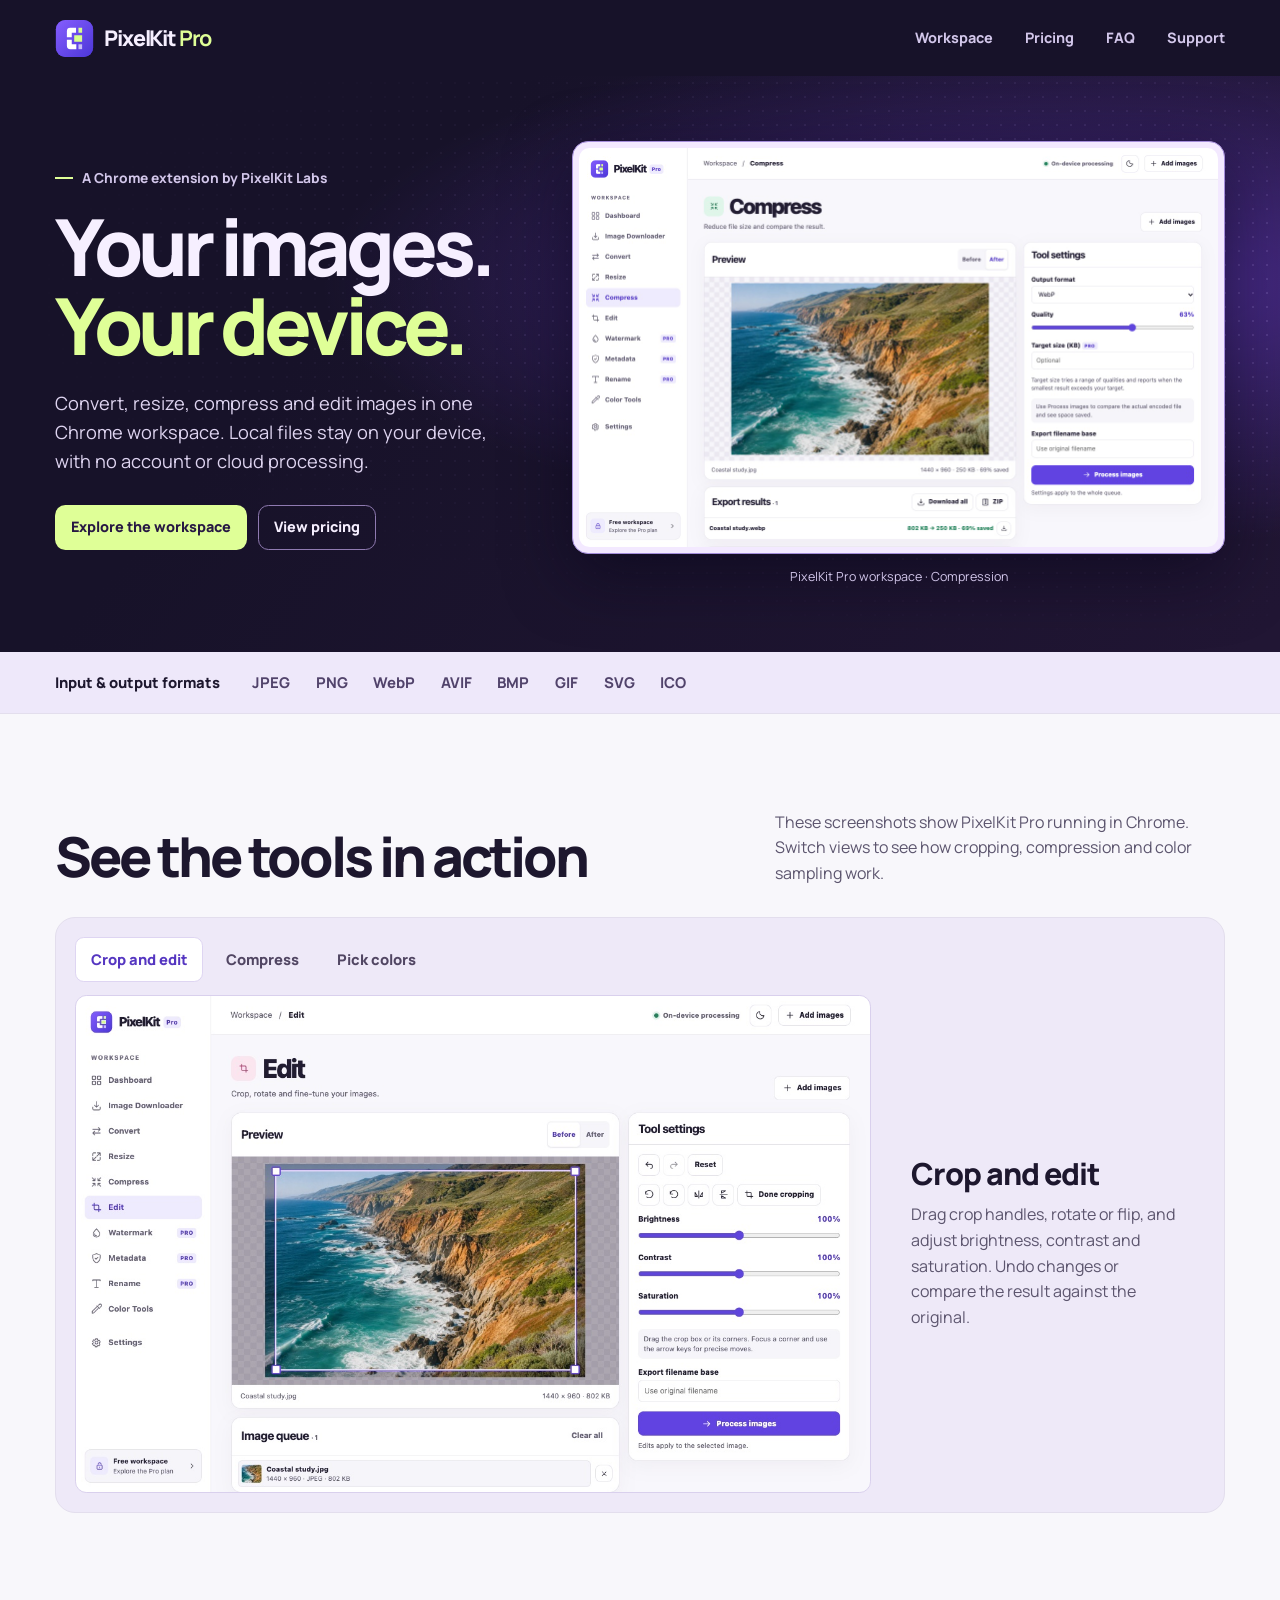
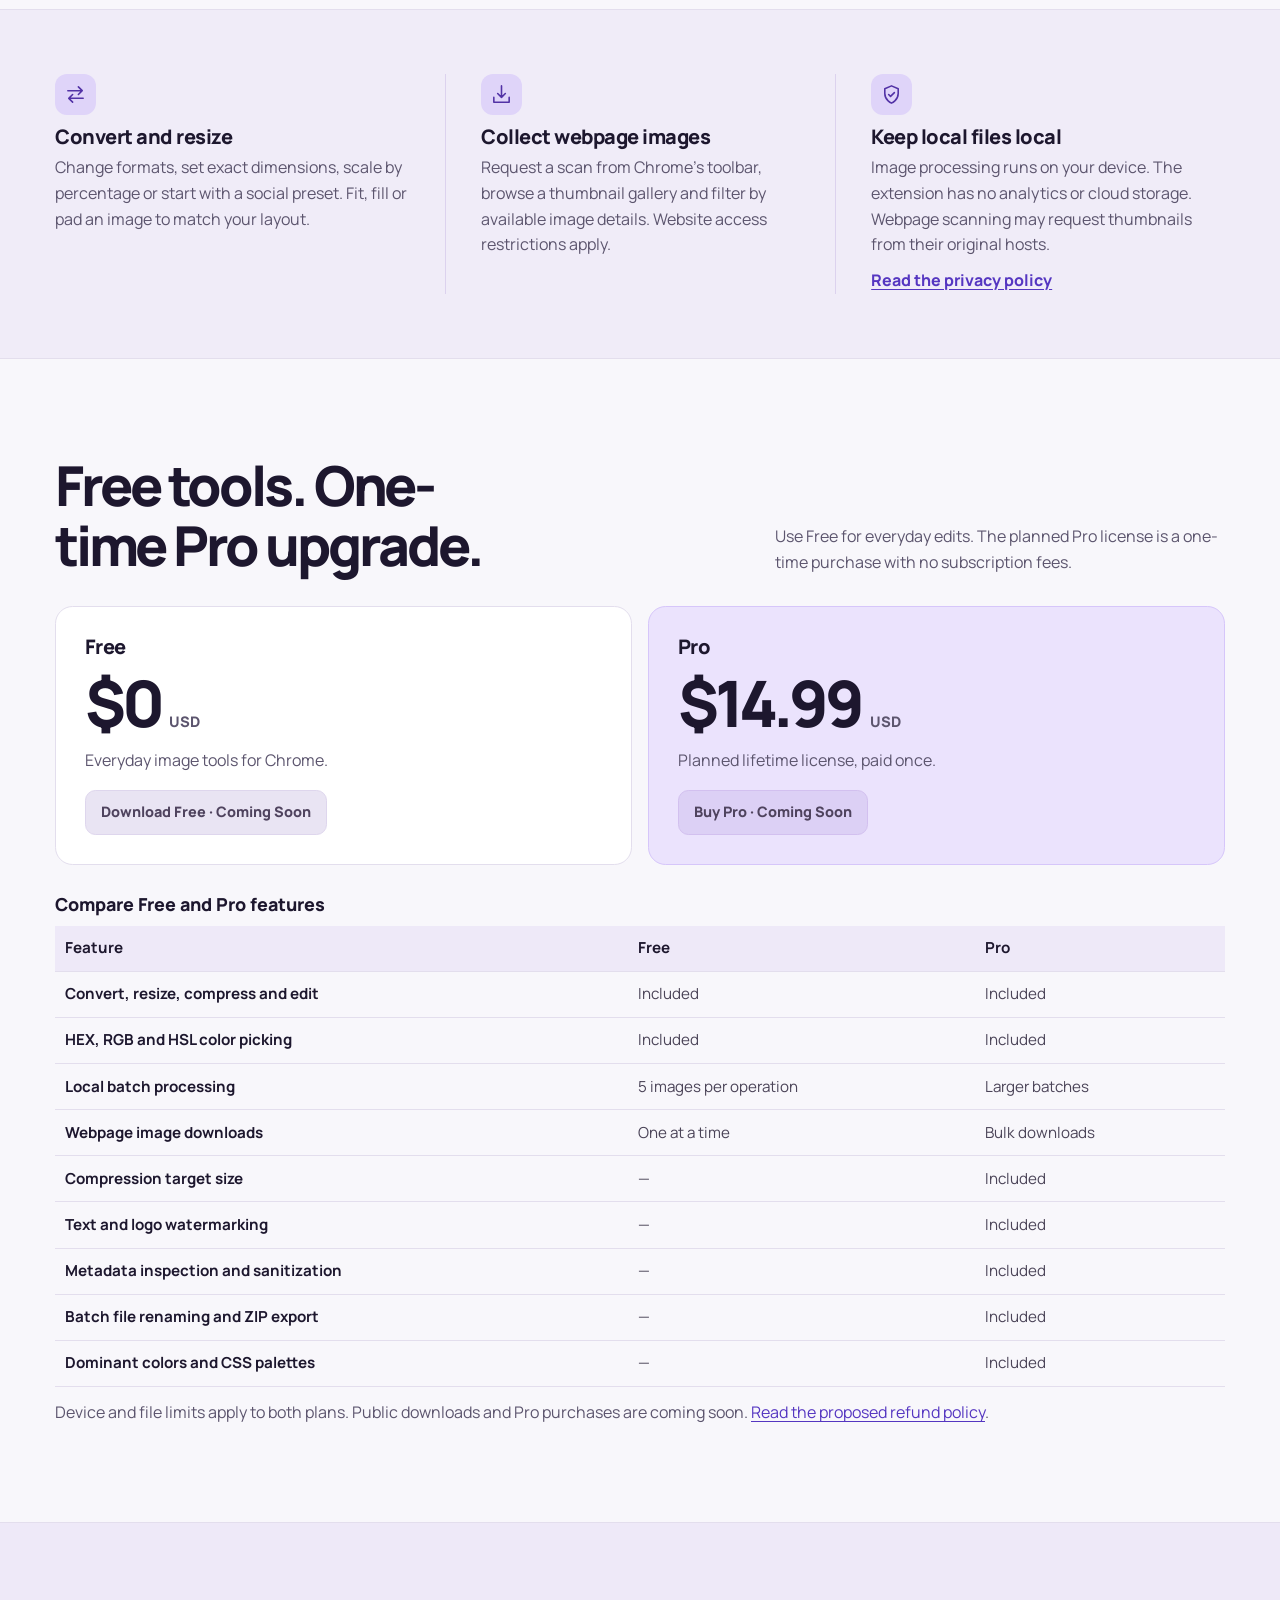
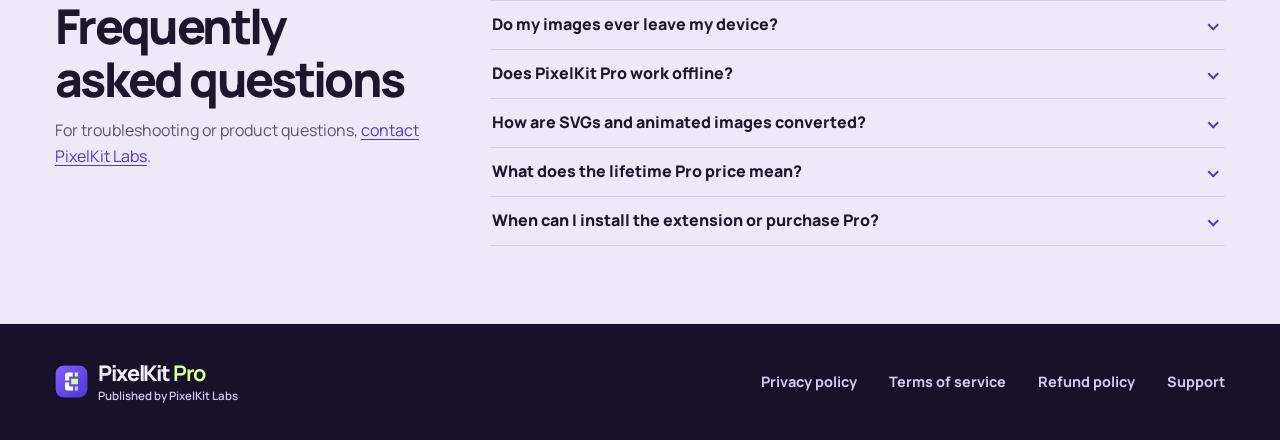
==== index.html @ 1435a907 "Publish PixelKit Pro product website" ====
<!doctype html>
<html lang="en">
<head>
  <meta charset="utf-8">
  <meta name="viewport" content="width=device-width,initial-scale=1">
  <title>PixelKit Pro | Private image tools for Chrome</title>
  <meta name="description" content="Convert, resize, compress and edit images in Chrome on your device. Explore PixelKit Pro by PixelKit Labs, with Free tools and a planned $14.99 lifetime upgrade.">
  <meta name="theme-color" content="#171229">
  <link rel="canonical" href="https://aavedisian00.github.io/pixelkit-website/">
  <meta property="og:type" content="website">
  <meta property="og:title" content="PixelKit Pro | Private image tools for Chrome">
  <meta property="og:description" content="An image workspace for Chrome that processes your files on your device.">
  <meta property="og:url" content="https://aavedisian00.github.io/pixelkit-website/">
  <meta property="og:image" content="https://aavedisian00.github.io/pixelkit-website/assets/social-preview.jpg">
  <meta property="og:image:alt" content="PixelKit Pro editing a coastal photograph in its Chrome workspace">
  <meta name="twitter:card" content="summary_large_image">
  <link rel="icon" type="image/png" sizes="32x32" href="assets/icon32.png">
  <link rel="preload" href="assets/manrope.woff2" as="font" type="font/woff2" crossorigin>
  <link rel="stylesheet" href="styles.css">
  <script src="site.js" defer></script>
</head>
<body>
  <a href="#main" class="skip-link">Skip to content</a>
  <header class="hero-header">
    <div class="wrap masthead">
      <a class="wordmark" href="./" aria-label="PixelKit Pro home"><img src="assets/brand.svg" width="39" height="39" alt=""><span>PixelKit <strong>Pro</strong></span></a>
      <nav aria-label="Main"><a href="#workspace">Workspace</a><a href="#pricing">Pricing</a><a href="#faq">FAQ</a><a href="support.html">Support</a></nav>
    </div>
  </header>
  <main id="main">
    <section class="hero" aria-labelledby="hero-title">
      <div class="wrap hero-layout">
        <div class="hero-copy">
          <p class="eyebrow"><span></span> A Chrome extension by PixelKit Labs</p>
          <h1 id="hero-title">Your images.<br><em>Your device.</em></h1>
          <p>Convert, resize, compress and edit images in one Chrome workspace. Local files stay on your device, with no account or cloud processing.</p>
          <div class="actions"><a class="button primary" href="#workspace">Explore the workspace</a><a class="button dark-outline" href="#pricing">View pricing</a></div>
        </div>
        <figure class="hero-figure">
          <div class="hero-frame"><img src="assets/compression.jpg" width="1280" height="800" alt="PixelKit Pro showing a coastal photo compressed to WebP with before and after controls, a quality slider and exported file size." fetchpriority="high"></div>
          <figcaption>PixelKit Pro workspace · Compression</figcaption>
        </figure>
      </div>
    </section>
    <section class="format-bar" aria-label="Supported formats">
      <div class="wrap"><span>Input &amp; output formats</span><ul><li>JPEG</li><li>PNG</li><li>WebP</li><li>AVIF</li><li>BMP</li><li>GIF</li><li>SVG</li><li>ICO</li></ul></div>
    </section>
    <section class="wrap section workspace" id="workspace" aria-labelledby="workspace-title">
      <div class="section-intro"><h2 id="workspace-title">See the tools in action</h2><p>These screenshots show PixelKit Pro running in Chrome. Switch views to see how cropping, compression and color sampling work.</p></div>
      <div class="demo">
        <div class="demo-buttons" aria-label="Workspace screenshots">
          <button type="button" id="edit-tab" data-demo="edit-demo">Crop and edit</button>
          <button type="button" id="compress-tab" data-demo="compress-demo">Compress</button>
          <button type="button" id="color-tab" data-demo="color-demo">Pick colors</button>
        </div>
        <figure class="demo-panel" id="edit-demo">
          <img src="assets/editor.jpg" width="1280" height="800" loading="lazy" decoding="async" alt="Editor showing four draggable crop handles over the original photo and sliders for brightness, contrast and saturation.">
          <figcaption><strong>Crop and edit</strong><span>Drag crop handles, rotate or flip, and adjust brightness, contrast and saturation. Undo changes or compare the result against the original.</span></figcaption>
        </figure>
        <figure class="demo-panel" id="compress-demo">
          <img src="assets/compression.jpg" width="1280" height="800" loading="lazy" decoding="async" alt="Compression workspace comparing source and WebP output file sizes for the coastal sample image.">
          <figcaption><strong>Compress</strong><span>Choose JPEG, WebP or AVIF, set a quality level, and compare the actual encoded output and file size.</span></figcaption>
        </figure>
        <figure class="demo-panel" id="color-demo">
          <img src="assets/color-tools.jpg" width="1280" height="800" loading="lazy" decoding="async" alt="Color Tools in dark mode showing a sampled teal swatch and copy buttons for HEX, RGB and HSL.">
          <figcaption><strong>Pick colors</strong><span>Sample a pixel and copy its HEX, RGB or HSL value. Pro adds dominant colors and CSS palette export.</span></figcaption>
        </figure>
      </div>
    </section>
    <section class="feature-band" aria-label="Image workflow">
      <div class="wrap feature-layout">
        <article><div class="feature-symbol" aria-hidden="true"><svg viewBox="0 0 24 24"><path d="M4 8h15m-4-4 4 4-4 4M20 16H5m4-4-4 4 4 4"/></svg></div><h3>Convert and resize</h3><p>Change formats, set exact dimensions, scale by percentage or start with a social preset. Fit, fill or pad an image to match your layout.</p></article>
        <article><div class="feature-symbol" aria-hidden="true"><svg viewBox="0 0 24 24"><path d="M12 3v12m-4-4 4 4 4-4M4 15v5h16v-5"/></svg></div><h3>Collect webpage images</h3><p>Request a scan from Chrome’s toolbar, browse a thumbnail gallery and filter by available image details. Website access restrictions apply.</p></article>
        <article><div class="feature-symbol" aria-hidden="true"><svg viewBox="0 0 24 24"><path d="M12 21s7-3 7-10V6l-7-3-7 3v5c0 7 7 10 7 10Z"/><path d="m9 12 2 2 4-4"/></svg></div><h3>Keep local files local</h3><p>Image processing runs on your device. The extension has no analytics or cloud storage. Webpage scanning may request thumbnails from their original hosts.</p><a href="privacy-policy.html">Read the privacy policy</a></article>
      </div>
    </section>
    <section class="wrap section pricing" id="pricing" aria-labelledby="pricing-title">
      <div class="section-intro"><h2 id="pricing-title">Free tools. One-time Pro upgrade.</h2><p>Use Free for everyday edits. The planned Pro license is a one-time purchase with no subscription fees.</p></div>
      <div class="price-grid">
        <article class="price-card">
          <h3>Free</h3><p class="price">$0 <span>USD</span></p><p>Everyday image tools for Chrome.</p>
          <button class="button unavailable" type="button" disabled>Download Free · Coming Soon</button>
        </article>
        <article class="price-card pro-card">
          <h3>Pro</h3><p class="price">$14.99 <span>USD</span></p><p>Planned lifetime license, paid once.</p>
          <button class="button unavailable" type="button" disabled>Buy Pro · Coming Soon</button>
        </article>
      </div>
      <div class="comparison">
        <table>
          <caption>Compare Free and Pro features</caption>
          <thead><tr><th scope="col">Feature</th><th scope="col">Free</th><th scope="col">Pro</th></tr></thead>
          <tbody>
            <tr><th scope="row">Convert, resize, compress and edit</th><td>Included</td><td>Included</td></tr>
            <tr><th scope="row">HEX, RGB and HSL color picking</th><td>Included</td><td>Included</td></tr>
            <tr><th scope="row">Local batch processing</th><td>5 images per operation</td><td>Larger batches</td></tr>
            <tr><th scope="row">Webpage image downloads</th><td>One at a time</td><td>Bulk downloads</td></tr>
            <tr><th scope="row">Compression target size</th><td>—</td><td>Included</td></tr>
            <tr><th scope="row">Text and logo watermarking</th><td>—</td><td>Included</td></tr>
            <tr><th scope="row">Metadata inspection and sanitization</th><td>—</td><td>Included</td></tr>
            <tr><th scope="row">Batch file renaming and ZIP export</th><td>—</td><td>Included</td></tr>
            <tr><th scope="row">Dominant colors and CSS palettes</th><td>—</td><td>Included</td></tr>
          </tbody>
        </table>
        <p>Device and file limits apply to both plans. Public downloads and Pro purchases are coming soon. <a href="refund-policy.html">Read the proposed refund policy</a>.</p>
      </div>
    </section>
    <section class="faq-band" id="faq" aria-labelledby="faq-title">
      <div class="wrap faq-layout">
        <div><h2 id="faq-title">Frequently asked questions</h2><p>For troubleshooting or product questions, <a href="support.html">contact PixelKit Labs</a>.</p></div>
        <div class="accordion">
          <details><summary>Do my images ever leave my device?</summary><p>PixelKit Pro processes local files in Chrome without uploading them. If you scan a webpage, Chrome may request thumbnails and selected images from their original hosts. <a href="privacy-policy.html">See the full privacy policy</a>.</p></details>
          <details><summary>Does PixelKit Pro work offline?</summary><p>Local tools such as conversion, resizing and editing work offline after installation. Scanning and downloading webpage imagery can require access to the page and its image hosts.</p></details>
          <details><summary>How are SVGs and animated images converted?</summary><p>SVG output embeds a raster image. Conversion of animated images exports one still frame. JPEG and BMP are exported with a white background where the source was transparent.</p></details>
          <details><summary>What does the lifetime Pro price mean?</summary><p>The planned price is $14.99 USD paid once for a lifetime Pro license, with no recurring subscription fee. Purchase and activation details will be provided when Pro is available.</p></details>
          <details><summary>When can I install the extension or purchase Pro?</summary><p>Both are marked Coming Soon. PixelKit Labs will add the Chrome Web Store and purchase links when they are available.</p></details>
        </div>
      </div>
    </section>
  </main>
  <footer class="footer"><div class="wrap footer-layout">
    <a class="wordmark" href="./" aria-label="PixelKit Pro home"><img src="assets/brand.svg" width="33" height="33" alt=""><span>PixelKit <strong>Pro</strong><small>Published by PixelKit Labs</small></span></a>
    <nav aria-label="Footer"><a href="privacy-policy.html">Privacy policy</a><a href="terms.html">Terms of service</a><a href="refund-policy.html">Refund policy</a><a href="support.html">Support</a></nav>
  </div></footer>
</body>
</html>
---- styles.css ----
@font-face {
  font-family: Manrope;
  src: url("assets/manrope.woff2") format("woff2");
  font-weight: 200 800;
  font-display: swap;
}
:root {
  color-scheme: light;
  --ink: #1d172e;
  --muted: #5c556e;
  --purple: #5536c1;
  --light: #f8f7fb;
  --border: #e3deed;
  --night: #171229;
  --night-text: #f6efff;
  --subdued: #d3c7eb;
  --lime: #dfff97;
  font: 400 100%/1.6 Manrope, system-ui, sans-serif;
  color: var(--ink);
  background: var(--light);
}
*, *::before, *::after { box-sizing: border-box; }
[hidden] { display: none !important; }
body { margin: 0; }
a { color: var(--purple); text-underline-offset: .18em; }
a:hover { text-decoration-thickness: .15em; }
a:focus-visible, button:focus-visible, summary:focus-visible { outline: 3px solid #795ae1; outline-offset: 4px; }
h1, h2, h3, p, figure { margin: 0; }
h1, h2, h3 { font-weight: 800; line-height: 1.1; }
h1, h2 { letter-spacing: -.055em; }
h2 { font-size: clamp(2rem, 4.3vw, 3.45rem); text-wrap: balance; }
h3 { letter-spacing: -.025em; font-size: 1.25rem; }
img { display: block; max-width: 100%; height: auto; }
button { font: inherit; }
.wrap { width: min(calc(100% - 3rem), 1170px); margin-inline: auto; }
.skip-link { position: fixed; z-index: 10; top: 1rem; left: 1rem; padding: .6rem 1rem; border-radius: .5rem; background: white; transform: translateY(-200%); }
.skip-link:focus { transform: none; }
.hero-header, .footer { color: var(--night-text); background: var(--night); }
.masthead { min-height: 76px; display: flex; align-items: center; justify-content: space-between; gap: 1rem; }
.wordmark { display: inline-flex; align-items: center; gap: .65rem; color: inherit; text-decoration: none; font-weight: 800; font-size: 1.35rem; line-height: 1; letter-spacing: -.055em; white-space: nowrap; }
.wordmark strong { color: var(--lime); }
.wordmark small { display: block; font-size: .72rem; font-weight: 600; color: var(--subdued); letter-spacing: 0; margin-top: .4rem; }
.masthead nav, .footer nav { display: flex; flex-wrap: wrap; gap: .75rem clamp(.8rem, 3vw, 2rem); }
.masthead nav a, .footer nav a { color: var(--subdued); font-size: .9rem; font-weight: 750; text-decoration: none; }
.masthead nav a:hover, .footer nav a:hover { color: white; text-decoration: underline; }
.hero { position: relative; isolation: isolate; overflow: hidden; color: var(--night-text); background: radial-gradient(ellipse at 86% 36%, #492b8c 0%, transparent 50%), linear-gradient(130deg,#171229 30%,#211634 98%); }
.hero::before { content:""; position: absolute; inset: 0; z-index: -1; background-image: radial-gradient(#cab1ff 1px,transparent 1px); background-size: 14px 14px; opacity: .19; mask-image: radial-gradient(ellipse at 85% 39%, #000, transparent 70%); }
.hero-layout { display: grid; grid-template-columns: minmax(0,.82fr) minmax(0,1.18fr); gap: clamp(1.5rem,5vw,4.25rem); align-items: center; min-height: 535px; padding-block: 3.4rem 4.1rem; }
.eyebrow { display: flex; gap: .55rem; align-items: center; color: var(--subdued); font-size: .86rem; font-weight: 750; margin-bottom: 1.1rem; }
.eyebrow span { width: 18px; height: 2px; background: var(--lime); }
.hero h1 { font-size: clamp(2.9rem,6.15vw,5rem); line-height: 1.01; letter-spacing: -.065em; }
.hero h1 em { color: var(--lime); font-style: normal; }
.hero-copy > p:not(.eyebrow) { max-width: 41ch; color: #ded4f0; margin: 1.45rem 0 1.75rem; font-size: clamp(1rem,1.8vw,1.14rem); }
.actions { display: flex; gap: .7rem; flex-wrap: wrap; }
.button { display: inline-flex; min-height: 45px; align-items: center; justify-content: center; text-align: center; gap: .45rem; padding: .57rem .94rem; border: 1px solid transparent; border-radius: .65rem; color: inherit; font-size: .9rem; font-weight: 800; line-height: 1.3; text-decoration: none; }
.button.primary { color: #271843; background: var(--lime); }
.button.primary:hover { background: #ecffbd; }
.button.dark-outline { border-color: #8f7ab1; color: var(--night-text); }
.button.dark-outline:hover { background: #3a2b54; }
.hero-figure { padding-top: .65rem; }
.hero-frame { border: 1px solid #a48dda; background: #f3e9ff; padding: 6px; border-radius: 1rem; box-shadow: 0 20px 64px #0a071c96; }
.hero-frame img { border-radius: .65rem; }
.hero-figure figcaption { text-align: center; color: var(--subdued); font-size: .78rem; margin-top: .8rem; }
.format-bar { background: #eee8fa; border-bottom: 1px solid var(--border); }
.format-bar .wrap, .format-bar ul { display: flex; flex-wrap: wrap; align-items: center; }
.format-bar .wrap { gap: .45rem 2rem; padding-block: 1.15rem; }
.format-bar span { font-size: .92rem; font-weight: 800; }
.format-bar ul { list-style: none; margin: 0; padding: 0; gap: .35rem clamp(.8rem, 2vw, 1.8rem); font-weight: 750; font-size: .93rem; color: #51436b; }
.section { padding-block: clamp(3rem,7.5vw,6.6rem); }
.section-intro { margin-bottom: 1.9rem; display: grid; grid-template-columns: 1fr minmax(18rem,.66fr); align-items: end; gap: 1rem 2.4rem; }
.section-intro p, .feature-layout p, .faq-layout p { color: var(--muted); }
.demo { padding: clamp(.7rem,2vw,1.2rem); background: #eee9f8; border: 1px solid var(--border); border-radius: 1.25rem; }
.demo-buttons { display: none; gap: .46rem; flex-wrap: wrap; margin-bottom: .8rem; }
.demo[data-enhanced] .demo-buttons { display: flex; }
.demo-buttons button { border: 1px solid transparent; padding: .6rem .9rem; border-radius: .55rem; background: transparent; color: #514663; font-weight: 800; font-size: .92rem; cursor: pointer; }
.demo-buttons button[aria-selected="true"] { background: white; border-color: #ded5f2; color: var(--purple); }
.demo-buttons button:hover { background: #f9f7fd; }
.demo-panel { display: grid; grid-template-columns: minmax(0,2.5fr) minmax(0,1fr); gap: 1rem; min-height: 0; }
.demo-panel + .demo-panel { margin-top: 1rem; }
.demo[data-enhanced] .demo-panel { margin-top: 0; }
.demo-panel img { width: 100%; border: 1px solid #d9d0ed; border-radius: .72rem; }
.demo-panel figcaption { align-self: center; padding: clamp(.3rem,2vw,1.55rem); }
.demo-panel figcaption strong, .demo-panel figcaption span { display: block; }
.demo-panel figcaption strong { font-weight: 800; line-height: 1.15; letter-spacing: -.035em; font-size: clamp(1.2rem,2.4vw,1.9rem); margin-bottom: .65rem; }
.demo-panel figcaption span { color: var(--muted); }
.feature-band { background: #f0ecf8; border-block: 1px solid var(--border); }
.feature-layout { display: grid; grid-template-columns: repeat(3,1fr); padding-block: clamp(2.3rem,5vw,4rem); }
.feature-layout article { padding-inline: clamp(.6rem,3vw,2.2rem); }
.feature-layout article:first-child { padding-left: 0; }
.feature-layout article:last-child { padding-right: 0; }
.feature-layout article + article { border-left: 1px solid #dcd2ee; }
.feature-layout h3 { margin: .72rem 0 .45rem; }
.feature-layout a { display: inline-block; margin-top: .63rem; font-weight: 750; }
.feature-symbol { display: grid; place-items: center; width: 41px; height: 41px; border-radius: .75rem; color: #5232a6; background: #dfd4f9; }
.feature-symbol svg { width: 23px; height: 23px; stroke: currentColor; fill: none; stroke-linecap: round; stroke-linejoin: round; stroke-width: 1.65; }
.price-grid { display: grid; grid-template-columns: repeat(2,1fr); gap: 1rem; }
.price-card { background: #fff; border: 1px solid var(--border); border-radius: 1.1rem; padding: clamp(1rem,3vw,1.8rem); }
.pro-card { background: #ebe3fd; border-color: #d6c6fa; }
.price-card > p:not(.price) { color: var(--muted); }
.price { font-size: clamp(2.4rem,5.4vw,4rem); font-weight: 800; line-height: 1.24; letter-spacing: -.065em; margin: .35rem 0; }
.price span { font-size: .91rem; color: var(--muted); letter-spacing: normal; }
.unavailable { background: #e9e4f3; border-color: #ded6ed; color: #4f435e; cursor: not-allowed; margin-top: 1rem; }
.pro-card .unavailable { background: #dcd0f5; border-color: #d2c0ef; }
.comparison { margin-top: 1.55rem; }
.comparison table { width: 100%; border-collapse: collapse; text-align: left; font-size: .95rem; }
.comparison caption { font-weight: 800; font-size: 1.12rem; text-align: left; margin-bottom: .48rem; }
.comparison th, .comparison td { border-bottom: 1px solid var(--border); padding: .65rem .6rem; vertical-align: top; }
.comparison thead { background: #eee9f8; }
.comparison tbody th { font-weight: 700; }
.comparison td { color: #4b4458; }
.comparison p { margin-top: .85rem; color: var(--muted); }
.faq-band { padding-block: clamp(2.6rem,6vw,5.5rem); background: #eee9f8; border-block: 1px solid var(--border); }
.faq-layout { display: grid; grid-template-columns: minmax(0,.68fr) minmax(0,1.32fr); gap: 2rem 3.5rem; }
.faq-layout h2 { font-size: clamp(2rem,3.9vw,3rem); }
.faq-layout > div > p { margin-top: .8rem; }
details { border-bottom: 1px solid #d9cfea; }
details:first-child { border-top: 1px solid #d9cfea; }
summary { min-height: 48px; display: flex; align-items: center; justify-content: space-between; gap: .8rem; padding: .65rem .15rem; list-style: none; cursor: pointer; font-weight: 800; }
summary::-webkit-details-marker { display: none; }
summary::after { content:""; width: .53rem; height: .53rem; border-bottom: 2px solid var(--purple); border-right: 2px solid var(--purple); transform: rotate(45deg); flex: none; margin-right: .3rem; }
details[open] summary::after { transform: rotate(225deg); }
details p { padding: .15rem .25rem 1rem .15rem; }
.footer-layout { min-height: 116px; display: flex; align-items: center; justify-content: space-between; gap: 1.15rem 2rem; padding-block: 1.1rem; }
.doc { width: min(calc(100% - 3rem), 760px); margin-inline: auto; padding-block: clamp(2.2rem,6vw,5rem); }
.doc h1 { font-size: clamp(2.6rem,7vw,4.4rem); text-wrap: balance; margin: .6rem 0 .8rem; }
.doc-lead { font-size: 1.08rem; color: var(--muted); }
.doc section { margin-top: 1.65rem; }
.doc h2 { margin-bottom: .45rem; font-size: 1.42rem; letter-spacing: -.03em; }
.doc p + p { margin-top: .7rem; }
.doc address { font-style: normal; overflow-wrap: anywhere; }
.doc .callout { padding: 1rem 1.1rem; background: #eee8fa; border: 1px solid #ded3f6; border-radius: .75rem; margin-block: 1.45rem; }
.doc .contact-links { display: flex; flex-wrap: wrap; gap: .65rem 1.1rem; margin-top: .85rem; font-weight: 800; }
.doc ul { padding-left: 1.35rem; }
.doc li + li { margin-top: .45rem; }
@media (max-width: 850px) {
  .hero-layout { grid-template-columns: 1fr; padding-block: 2.6rem; gap: 1.5rem; }
  .hero h1 { font-size: clamp(3.2rem,10vw,5.6rem); }
  .hero-figure { max-width: 720px; }
  .section-intro, .faq-layout { grid-template-columns: 1fr; align-items: start; }
  .section-intro p { max-width: 64ch; }
}
@media (max-width: 600px) {
  .wrap, .doc { width: calc(100% - 2rem); }
  .masthead { align-items: flex-start; flex-direction: column; padding-block: .75rem 1rem; }
  .masthead nav { gap: .4rem 1.15rem; }
  .hero-layout { padding-top: 1.8rem; }
  .hero-copy > p:not(.eyebrow) { margin-block: 1rem 1.3rem; }
  .demo-panel { grid-template-columns: 1fr; gap: .3rem; }
  .demo-buttons { gap: .2rem; }
  .demo-buttons button { padding: .55rem .57rem; font-size: .84rem; }
  .feature-layout { grid-template-columns: 1fr; gap: 1.15rem; }
  .feature-layout article { padding: 0; }
  .feature-layout article + article { border-left: 0; border-top: 1px solid #dcd2ee; padding-top: 1.15rem; }
  .price-grid { grid-template-columns: 1fr; gap: .7rem; }
  .comparison th, .comparison td { padding: .55rem .36rem; font-size: .86rem; }
  .footer-layout { align-items: flex-start; flex-direction: column; }
  .footer nav { gap: .65rem 1rem; }
}
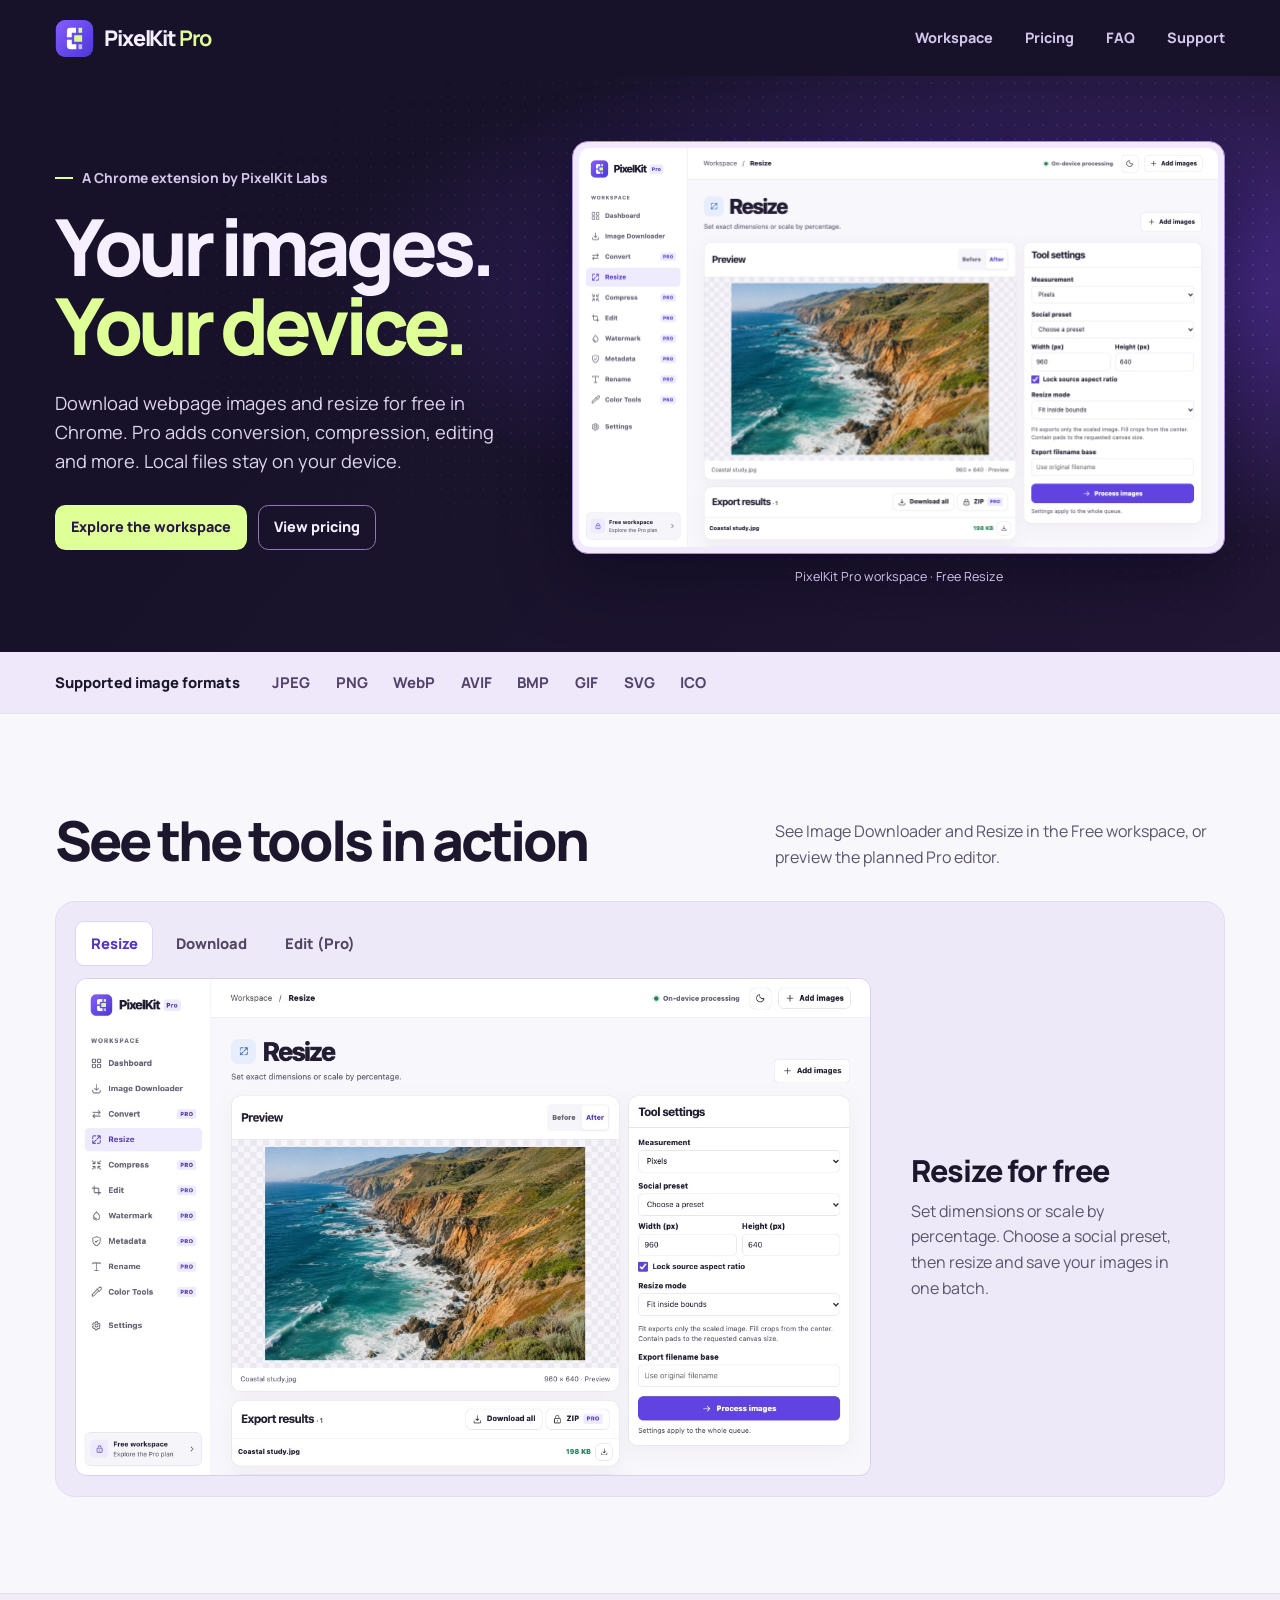
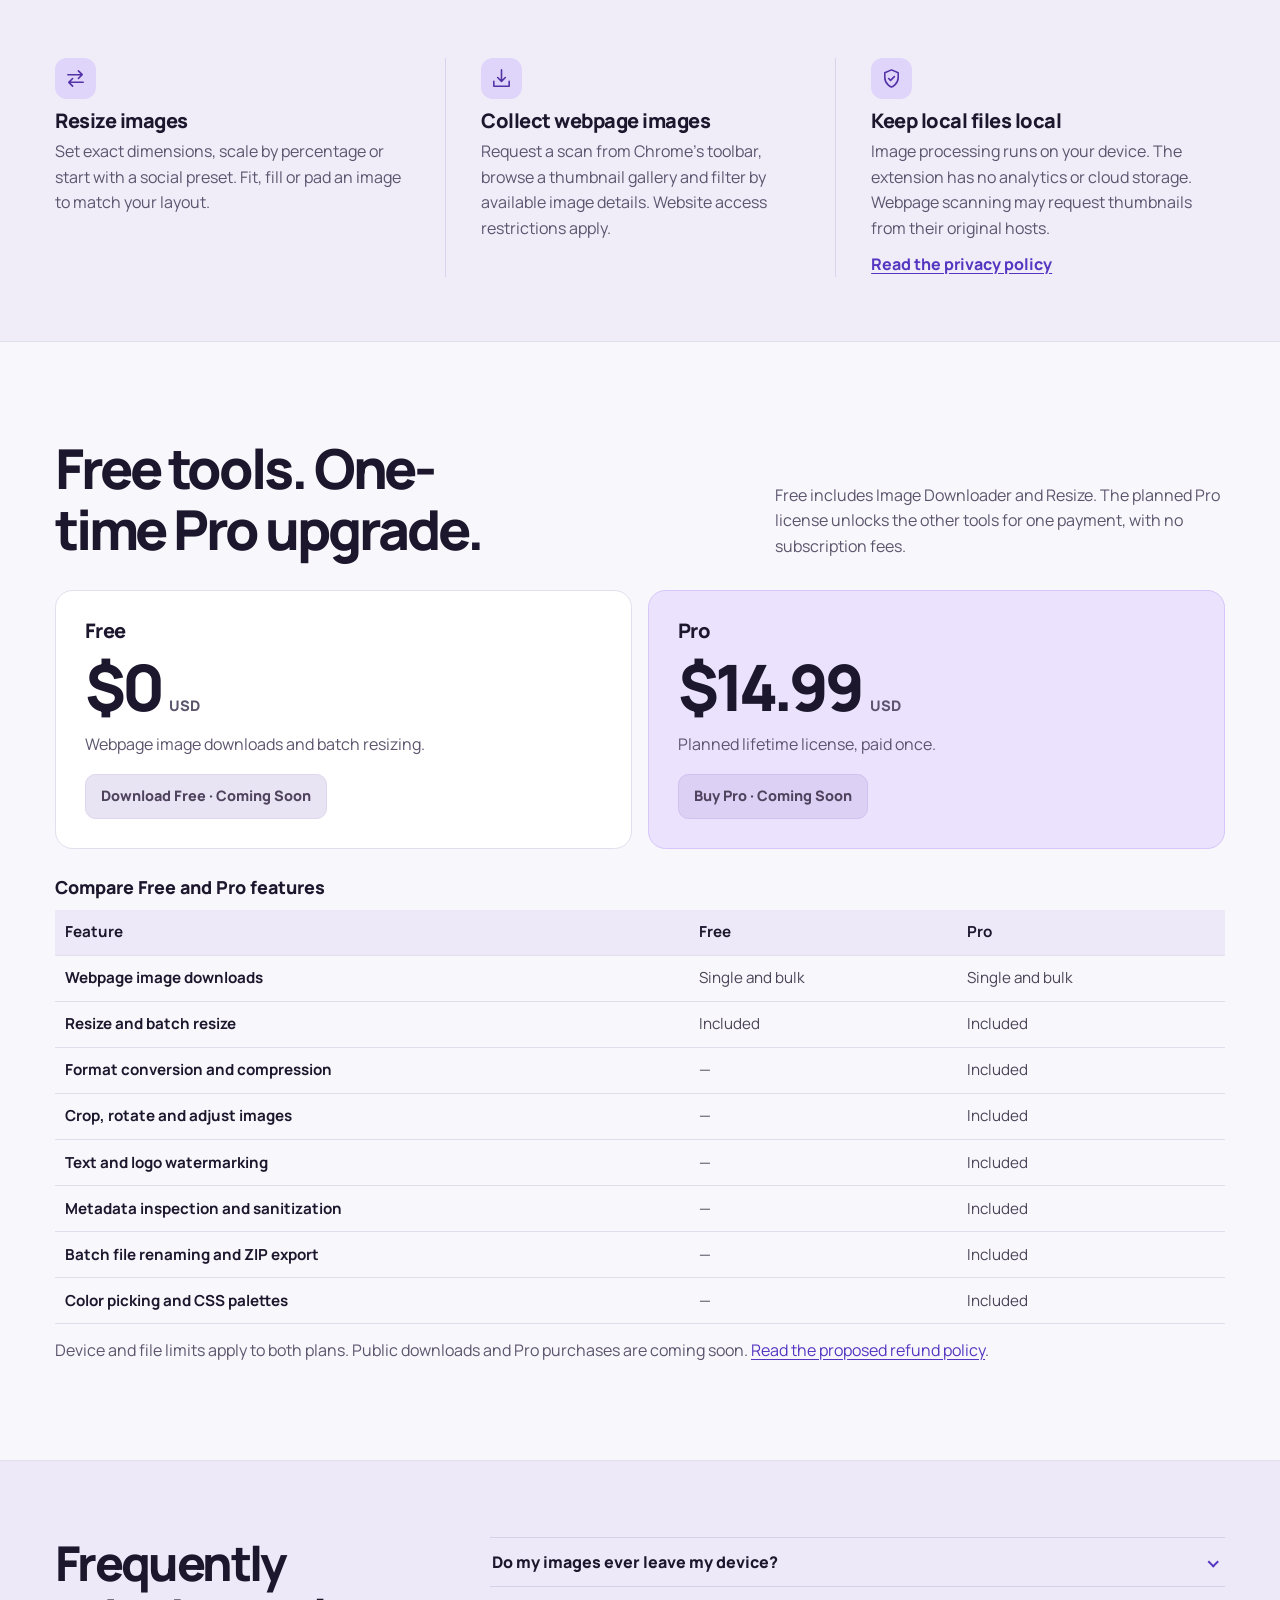
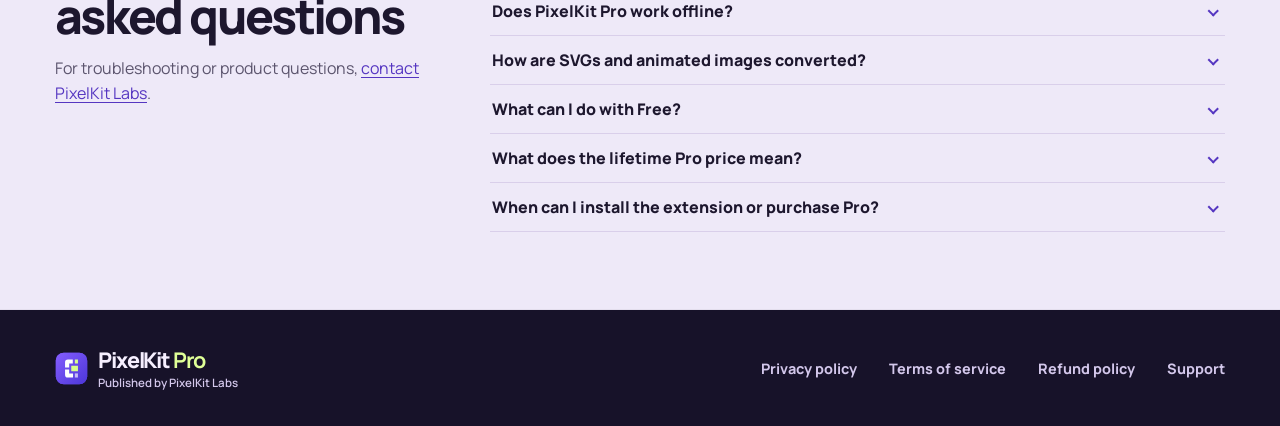
==== commit 83d279f5: "Update PixelKit Pro Free and Pro plans for 1.1.0" ====
--- a/index.html
+++ b/index.html
@@ -4,7 +4,7 @@
   <meta charset="utf-8">
   <meta name="viewport" content="width=device-width,initial-scale=1">
   <title>PixelKit Pro | Private image tools for Chrome</title>
-  <meta name="description" content="Convert, resize, compress and edit images in Chrome on your device. Explore PixelKit Pro by PixelKit Labs, with Free tools and a planned $14.99 lifetime upgrade.">
+  <meta name="description" content="Download webpage images and resize on your device for free. Unlock more image tools with the planned $14.99 lifetime upgrade from PixelKit Labs.">
   <meta name="theme-color" content="#171229">
   <link rel="canonical" href="https://aavedisian00.github.io/pixelkit-website/">
   <meta property="og:type" content="website">
@@ -12,7 +12,7 @@
   <meta property="og:description" content="An image workspace for Chrome that processes your files on your device.">
   <meta property="og:url" content="https://aavedisian00.github.io/pixelkit-website/">
   <meta property="og:image" content="https://aavedisian00.github.io/pixelkit-website/assets/social-preview.jpg">
-  <meta property="og:image:alt" content="PixelKit Pro editing a coastal photograph in its Chrome workspace">
+  <meta property="og:image:alt" content="PixelKit Pro resizing a coastal photograph in its Chrome workspace">
   <meta name="twitter:card" content="summary_large_image">
   <link rel="icon" type="image/png" sizes="32x32" href="assets/icon32.png">
   <link rel="preload" href="assets/manrope.woff2" as="font" type="font/woff2" crossorigin>
@@ -33,52 +33,52 @@
         <div class="hero-copy">
           <p class="eyebrow"><span></span> A Chrome extension by PixelKit Labs</p>
           <h1 id="hero-title">Your images.<br><em>Your device.</em></h1>
-          <p>Convert, resize, compress and edit images in one Chrome workspace. Local files stay on your device, with no account or cloud processing.</p>
+          <p>Download webpage images and resize for free in Chrome. Pro adds conversion, compression, editing and more. Local files stay on your device.</p>
           <div class="actions"><a class="button primary" href="#workspace">Explore the workspace</a><a class="button dark-outline" href="#pricing">View pricing</a></div>
         </div>
         <figure class="hero-figure">
-          <div class="hero-frame"><img src="assets/compression.jpg" width="1280" height="800" alt="PixelKit Pro showing a coastal photo compressed to WebP with before and after controls, a quality slider and exported file size." fetchpriority="high"></div>
-          <figcaption>PixelKit Pro workspace · Compression</figcaption>
+          <div class="hero-frame"><img src="assets/resize.jpg" width="1280" height="800" alt="PixelKit Pro showing a coastal photo resized to 960 by 640 pixels, with preview and download controls." fetchpriority="high"></div>
+          <figcaption>PixelKit Pro workspace · Free Resize</figcaption>
         </figure>
       </div>
     </section>
     <section class="format-bar" aria-label="Supported formats">
-      <div class="wrap"><span>Input &amp; output formats</span><ul><li>JPEG</li><li>PNG</li><li>WebP</li><li>AVIF</li><li>BMP</li><li>GIF</li><li>SVG</li><li>ICO</li></ul></div>
+      <div class="wrap"><span>Supported image formats</span><ul><li>JPEG</li><li>PNG</li><li>WebP</li><li>AVIF</li><li>BMP</li><li>GIF</li><li>SVG</li><li>ICO</li></ul></div>
     </section>
     <section class="wrap section workspace" id="workspace" aria-labelledby="workspace-title">
-      <div class="section-intro"><h2 id="workspace-title">See the tools in action</h2><p>These screenshots show PixelKit Pro running in Chrome. Switch views to see how cropping, compression and color sampling work.</p></div>
+      <div class="section-intro"><h2 id="workspace-title">See the tools in action</h2><p>See Image Downloader and Resize in the Free workspace, or preview the planned Pro editor.</p></div>
       <div class="demo">
         <div class="demo-buttons" aria-label="Workspace screenshots">
-          <button type="button" id="edit-tab" data-demo="edit-demo">Crop and edit</button>
-          <button type="button" id="compress-tab" data-demo="compress-demo">Compress</button>
-          <button type="button" id="color-tab" data-demo="color-demo">Pick colors</button>
+          <button type="button" id="resize-tab" data-demo="resize-demo">Resize</button>
+          <button type="button" id="download-tab" data-demo="download-demo">Download</button>
+          <button type="button" id="edit-tab" data-demo="edit-demo">Edit (Pro)</button>
         </div>
+        <figure class="demo-panel" id="resize-demo">
+          <img src="assets/resize.jpg" width="1280" height="800" loading="lazy" decoding="async" alt="Free Resize workspace showing pixel dimensions, aspect ratio controls and the resized export.">
+          <figcaption><strong>Resize for free</strong><span>Set dimensions or scale by percentage. Choose a social preset, then resize and save your images in one batch.</span></figcaption>
+        </figure>
+        <figure class="demo-panel" id="download-demo">
+          <img src="assets/downloader.jpg" width="1280" height="800" loading="lazy" decoding="async" alt="Free Image Downloader showing a webpage gallery, image filters and multiple selected images.">
+          <figcaption><strong>Download for free</strong><span>Scan a webpage, filter the gallery and save selected images as individual files. Save one or many in the same operation.</span></figcaption>
+        </figure>
         <figure class="demo-panel" id="edit-demo">
-          <img src="assets/editor.jpg" width="1280" height="800" loading="lazy" decoding="async" alt="Editor showing four draggable crop handles over the original photo and sliders for brightness, contrast and saturation.">
-          <figcaption><strong>Crop and edit</strong><span>Drag crop handles, rotate or flip, and adjust brightness, contrast and saturation. Undo changes or compare the result against the original.</span></figcaption>
-        </figure>
-        <figure class="demo-panel" id="compress-demo">
-          <img src="assets/compression.jpg" width="1280" height="800" loading="lazy" decoding="async" alt="Compression workspace comparing source and WebP output file sizes for the coastal sample image.">
-          <figcaption><strong>Compress</strong><span>Choose JPEG, WebP or AVIF, set a quality level, and compare the actual encoded output and file size.</span></figcaption>
-        </figure>
-        <figure class="demo-panel" id="color-demo">
-          <img src="assets/color-tools.jpg" width="1280" height="800" loading="lazy" decoding="async" alt="Color Tools in dark mode showing a sampled teal swatch and copy buttons for HEX, RGB and HSL.">
-          <figcaption><strong>Pick colors</strong><span>Sample a pixel and copy its HEX, RGB or HSL value. Pro adds dominant colors and CSS palette export.</span></figcaption>
+          <img src="assets/editor.jpg" width="1280" height="800" loading="lazy" decoding="async" alt="Pro editor preview showing draggable crop handles and adjustment sliders.">
+          <figcaption><strong>Edit with Pro</strong><span>Preview the planned Pro editor. Drag crop handles, rotate or flip, and adjust brightness, contrast and saturation.</span></figcaption>
         </figure>
       </div>
     </section>
     <section class="feature-band" aria-label="Image workflow">
       <div class="wrap feature-layout">
-        <article><div class="feature-symbol" aria-hidden="true"><svg viewBox="0 0 24 24"><path d="M4 8h15m-4-4 4 4-4 4M20 16H5m4-4-4 4 4 4"/></svg></div><h3>Convert and resize</h3><p>Change formats, set exact dimensions, scale by percentage or start with a social preset. Fit, fill or pad an image to match your layout.</p></article>
+        <article><div class="feature-symbol" aria-hidden="true"><svg viewBox="0 0 24 24"><path d="M4 8h15m-4-4 4 4-4 4M20 16H5m4-4-4 4 4 4"/></svg></div><h3>Resize images</h3><p>Set exact dimensions, scale by percentage or start with a social preset. Fit, fill or pad an image to match your layout.</p></article>
         <article><div class="feature-symbol" aria-hidden="true"><svg viewBox="0 0 24 24"><path d="M12 3v12m-4-4 4 4 4-4M4 15v5h16v-5"/></svg></div><h3>Collect webpage images</h3><p>Request a scan from Chrome’s toolbar, browse a thumbnail gallery and filter by available image details. Website access restrictions apply.</p></article>
         <article><div class="feature-symbol" aria-hidden="true"><svg viewBox="0 0 24 24"><path d="M12 21s7-3 7-10V6l-7-3-7 3v5c0 7 7 10 7 10Z"/><path d="m9 12 2 2 4-4"/></svg></div><h3>Keep local files local</h3><p>Image processing runs on your device. The extension has no analytics or cloud storage. Webpage scanning may request thumbnails from their original hosts.</p><a href="privacy-policy.html">Read the privacy policy</a></article>
       </div>
     </section>
     <section class="wrap section pricing" id="pricing" aria-labelledby="pricing-title">
-      <div class="section-intro"><h2 id="pricing-title">Free tools. One-time Pro upgrade.</h2><p>Use Free for everyday edits. The planned Pro license is a one-time purchase with no subscription fees.</p></div>
+      <div class="section-intro"><h2 id="pricing-title">Free tools. One-time Pro upgrade.</h2><p>Free includes Image Downloader and Resize. The planned Pro license unlocks the other tools for one payment, with no subscription fees.</p></div>
       <div class="price-grid">
         <article class="price-card">
-          <h3>Free</h3><p class="price">$0 <span>USD</span></p><p>Everyday image tools for Chrome.</p>
+          <h3>Free</h3><p class="price">$0 <span>USD</span></p><p>Webpage image downloads and batch resizing.</p>
           <button class="button unavailable" type="button" disabled>Download Free · Coming Soon</button>
         </article>
         <article class="price-card pro-card">
@@ -91,15 +91,14 @@
           <caption>Compare Free and Pro features</caption>
           <thead><tr><th scope="col">Feature</th><th scope="col">Free</th><th scope="col">Pro</th></tr></thead>
           <tbody>
-            <tr><th scope="row">Convert, resize, compress and edit</th><td>Included</td><td>Included</td></tr>
-            <tr><th scope="row">HEX, RGB and HSL color picking</th><td>Included</td><td>Included</td></tr>
-            <tr><th scope="row">Local batch processing</th><td>5 images per operation</td><td>Larger batches</td></tr>
-            <tr><th scope="row">Webpage image downloads</th><td>One at a time</td><td>Bulk downloads</td></tr>
-            <tr><th scope="row">Compression target size</th><td>—</td><td>Included</td></tr>
+            <tr><th scope="row">Webpage image downloads</th><td>Single and bulk</td><td>Single and bulk</td></tr>
+            <tr><th scope="row">Resize and batch resize</th><td>Included</td><td>Included</td></tr>
+            <tr><th scope="row">Format conversion and compression</th><td>—</td><td>Included</td></tr>
+            <tr><th scope="row">Crop, rotate and adjust images</th><td>—</td><td>Included</td></tr>
             <tr><th scope="row">Text and logo watermarking</th><td>—</td><td>Included</td></tr>
             <tr><th scope="row">Metadata inspection and sanitization</th><td>—</td><td>Included</td></tr>
             <tr><th scope="row">Batch file renaming and ZIP export</th><td>—</td><td>Included</td></tr>
-            <tr><th scope="row">Dominant colors and CSS palettes</th><td>—</td><td>Included</td></tr>
+            <tr><th scope="row">Color picking and CSS palettes</th><td>—</td><td>Included</td></tr>
           </tbody>
         </table>
         <p>Device and file limits apply to both plans. Public downloads and Pro purchases are coming soon. <a href="refund-policy.html">Read the proposed refund policy</a>.</p>
@@ -110,8 +109,9 @@
         <div><h2 id="faq-title">Frequently asked questions</h2><p>For troubleshooting or product questions, <a href="support.html">contact PixelKit Labs</a>.</p></div>
         <div class="accordion">
           <details><summary>Do my images ever leave my device?</summary><p>PixelKit Pro processes local files in Chrome without uploading them. If you scan a webpage, Chrome may request thumbnails and selected images from their original hosts. <a href="privacy-policy.html">See the full privacy policy</a>.</p></details>
-          <details><summary>Does PixelKit Pro work offline?</summary><p>Local tools such as conversion, resizing and editing work offline after installation. Scanning and downloading webpage imagery can require access to the page and its image hosts.</p></details>
+          <details><summary>Does PixelKit Pro work offline?</summary><p>Resize and the local Pro tools work offline after installation. Scanning and downloading webpage imagery can require access to the page and its image hosts.</p></details>
           <details><summary>How are SVGs and animated images converted?</summary><p>SVG output embeds a raster image. Conversion of animated images exports one still frame. JPEG and BMP are exported with a white background where the source was transparent.</p></details>
+          <details><summary>What can I do with Free?</summary><p>Download webpage images individually or in bulk, and resize local images one at a time or in batches. ZIP export and the other image tools require Pro.</p></details>
           <details><summary>What does the lifetime Pro price mean?</summary><p>The planned price is $14.99 USD paid once for a lifetime Pro license, with no recurring subscription fee. Purchase and activation details will be provided when Pro is available.</p></details>
           <details><summary>When can I install the extension or purchase Pro?</summary><p>Both are marked Coming Soon. PixelKit Labs will add the Chrome Web Store and purchase links when they are available.</p></details>
         </div>
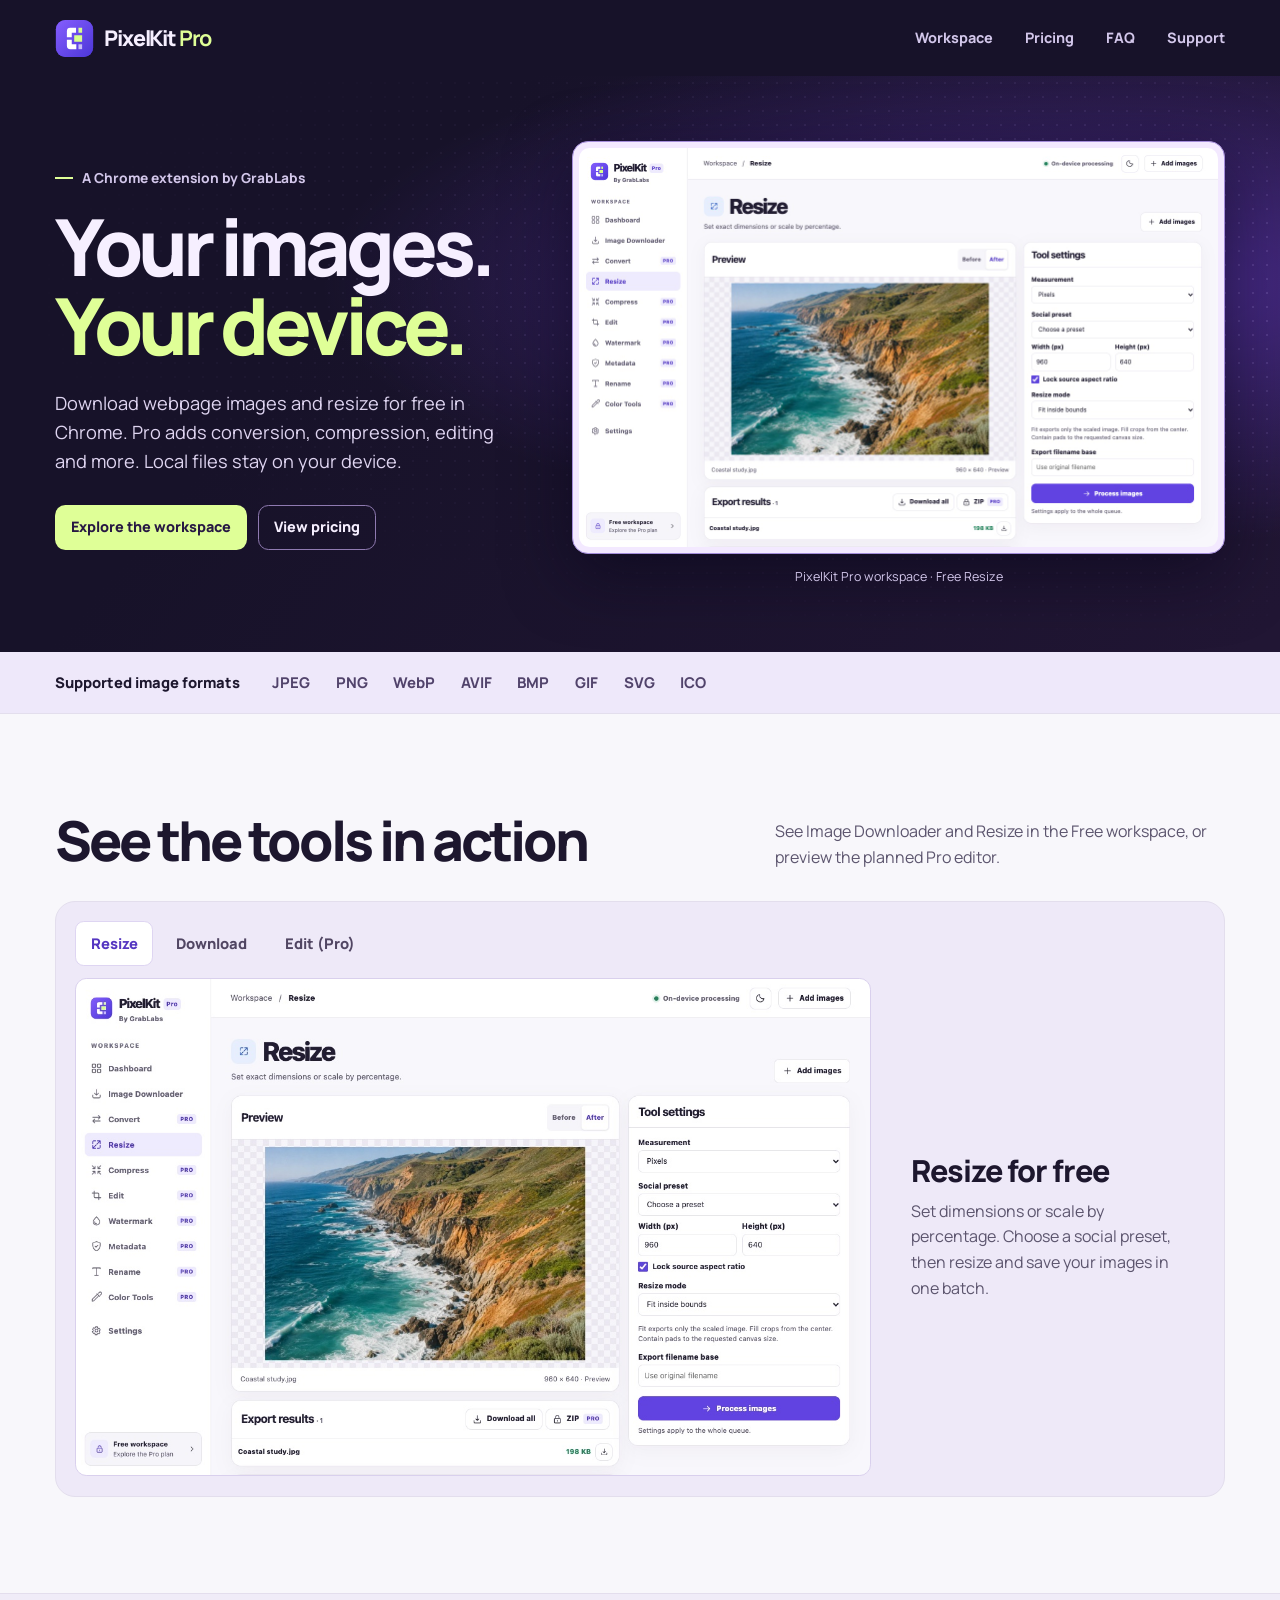
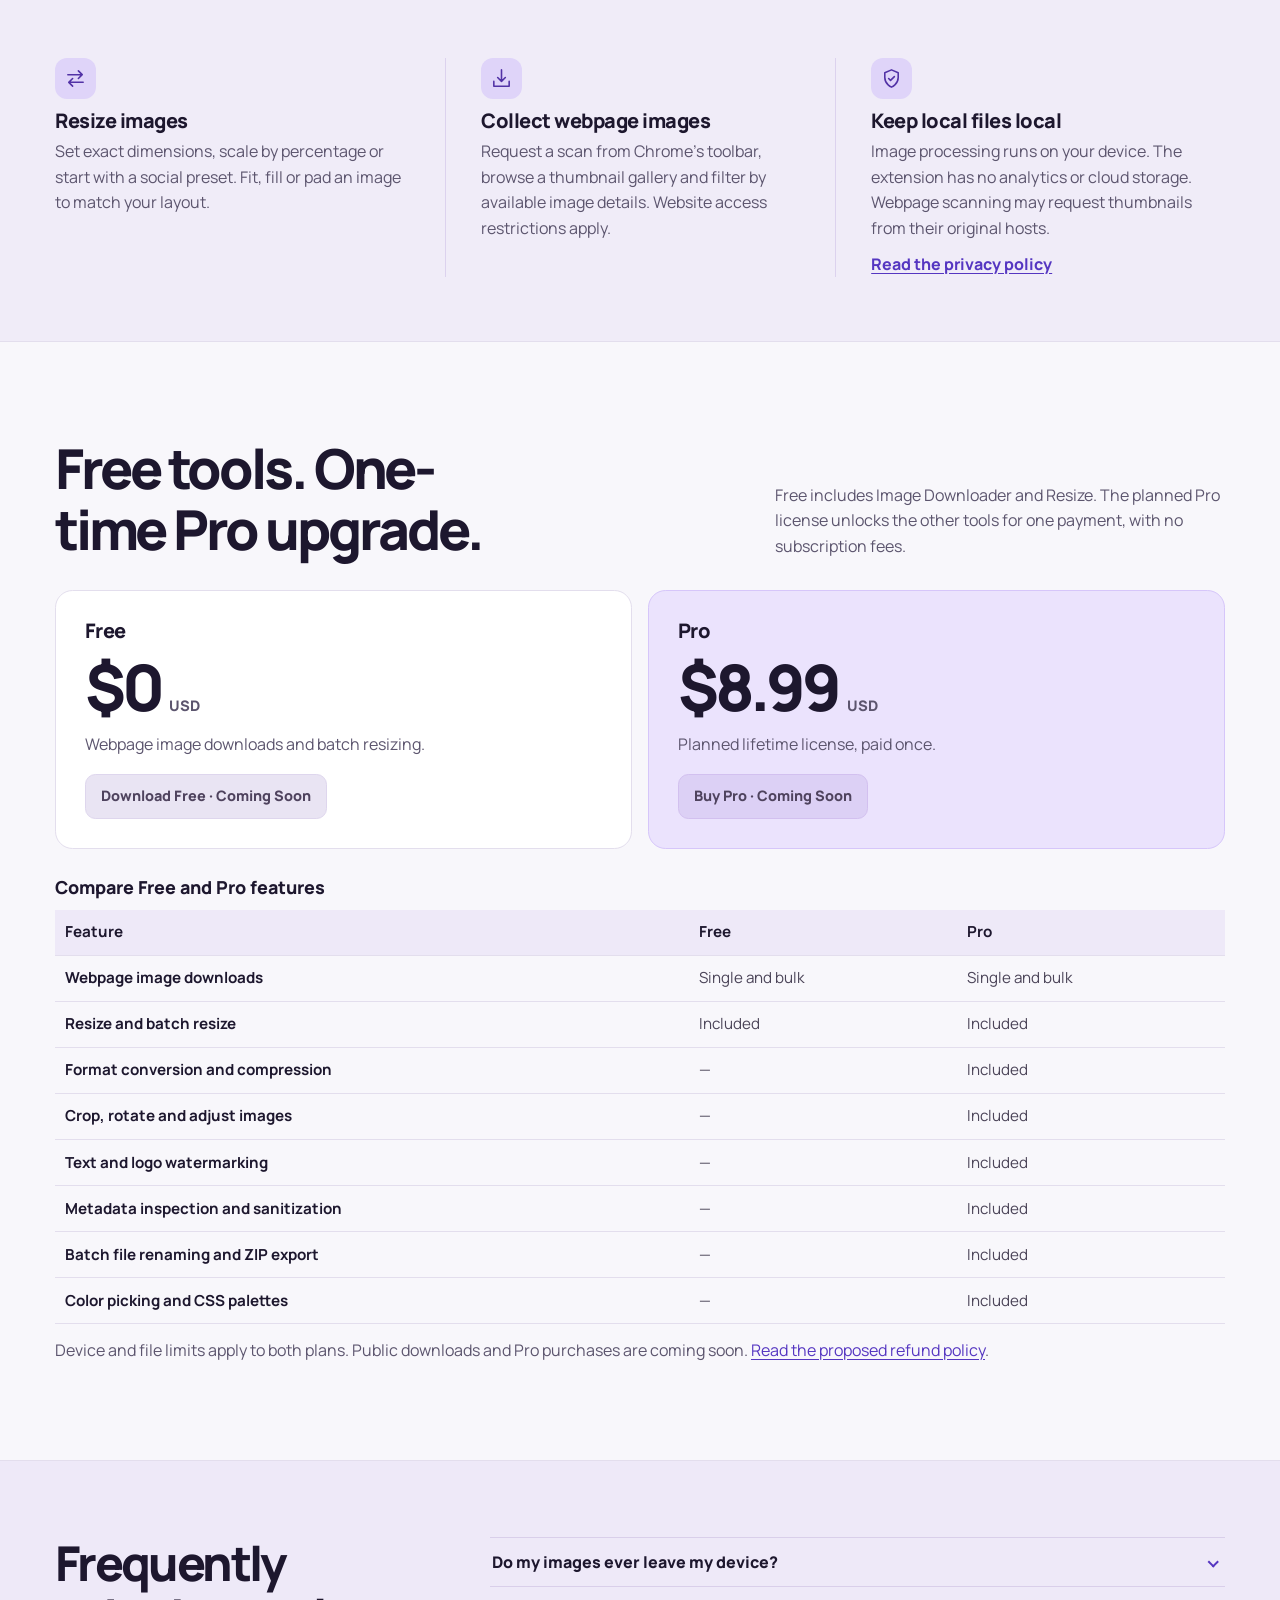
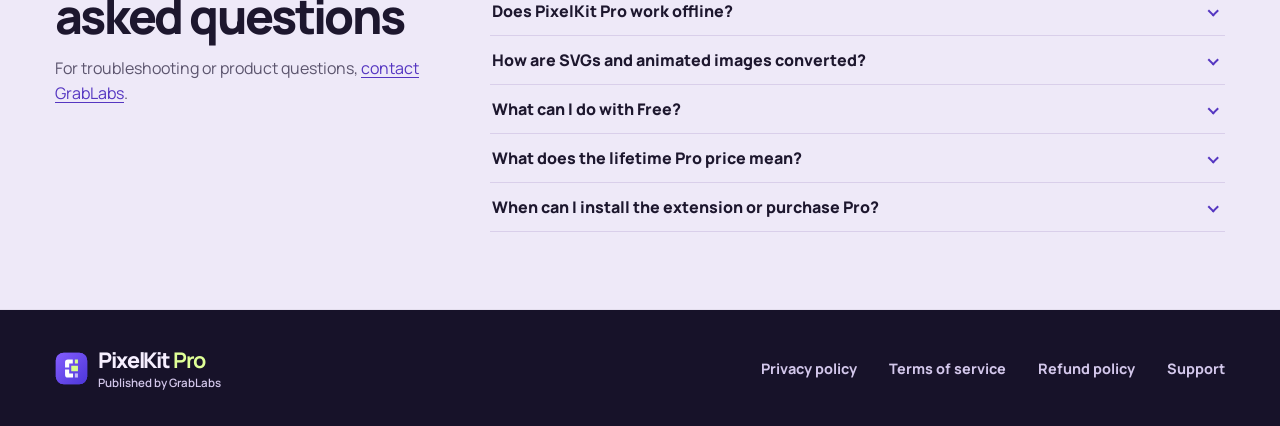
==== commit 619c699c: "Publish PixelKit Pro by GrabLabs at $8.99" ====
--- a/index.html
+++ b/index.html
@@ -4,14 +4,16 @@
   <meta charset="utf-8">
   <meta name="viewport" content="width=device-width,initial-scale=1">
   <title>PixelKit Pro | Private image tools for Chrome</title>
-  <meta name="description" content="Download webpage images and resize on your device for free. Unlock more image tools with the planned $14.99 lifetime upgrade from PixelKit Labs.">
+  <meta name="description" content="Download webpage images and resize on your device for free. Unlock more image tools with the planned $8.99 lifetime upgrade from GrabLabs.">
+  <meta name="author" content="GrabLabs">
   <meta name="theme-color" content="#171229">
-  <link rel="canonical" href="https://aavedisian00.github.io/pixelkit-website/">
+  <link rel="canonical" href="https://grab-labs.github.io/pixelkit-website/">
+  <meta property="og:site_name" content="PixelKit Pro by GrabLabs">
   <meta property="og:type" content="website">
   <meta property="og:title" content="PixelKit Pro | Private image tools for Chrome">
   <meta property="og:description" content="An image workspace for Chrome that processes your files on your device.">
-  <meta property="og:url" content="https://aavedisian00.github.io/pixelkit-website/">
-  <meta property="og:image" content="https://aavedisian00.github.io/pixelkit-website/assets/social-preview.jpg">
+  <meta property="og:url" content="https://grab-labs.github.io/pixelkit-website/">
+  <meta property="og:image" content="https://grab-labs.github.io/pixelkit-website/assets/social-preview.jpg">
   <meta property="og:image:alt" content="PixelKit Pro resizing a coastal photograph in its Chrome workspace">
   <meta name="twitter:card" content="summary_large_image">
   <link rel="icon" type="image/png" sizes="32x32" href="assets/icon32.png">
@@ -31,7 +33,7 @@
     <section class="hero" aria-labelledby="hero-title">
       <div class="wrap hero-layout">
         <div class="hero-copy">
-          <p class="eyebrow"><span></span> A Chrome extension by PixelKit Labs</p>
+          <p class="eyebrow"><span></span> A Chrome extension by GrabLabs</p>
           <h1 id="hero-title">Your images.<br><em>Your device.</em></h1>
           <p>Download webpage images and resize for free in Chrome. Pro adds conversion, compression, editing and more. Local files stay on your device.</p>
           <div class="actions"><a class="button primary" href="#workspace">Explore the workspace</a><a class="button dark-outline" href="#pricing">View pricing</a></div>
@@ -82,7 +84,7 @@
           <button class="button unavailable" type="button" disabled>Download Free · Coming Soon</button>
         </article>
         <article class="price-card pro-card">
-          <h3>Pro</h3><p class="price">$14.99 <span>USD</span></p><p>Planned lifetime license, paid once.</p>
+          <h3>Pro</h3><p class="price">$8.99 <span>USD</span></p><p>Planned lifetime license, paid once.</p>
           <button class="button unavailable" type="button" disabled>Buy Pro · Coming Soon</button>
         </article>
       </div>
@@ -106,20 +108,20 @@
     </section>
     <section class="faq-band" id="faq" aria-labelledby="faq-title">
       <div class="wrap faq-layout">
-        <div><h2 id="faq-title">Frequently asked questions</h2><p>For troubleshooting or product questions, <a href="support.html">contact PixelKit Labs</a>.</p></div>
+        <div><h2 id="faq-title">Frequently asked questions</h2><p>For troubleshooting or product questions, <a href="support.html">contact GrabLabs</a>.</p></div>
         <div class="accordion">
           <details><summary>Do my images ever leave my device?</summary><p>PixelKit Pro processes local files in Chrome without uploading them. If you scan a webpage, Chrome may request thumbnails and selected images from their original hosts. <a href="privacy-policy.html">See the full privacy policy</a>.</p></details>
           <details><summary>Does PixelKit Pro work offline?</summary><p>Resize and the local Pro tools work offline after installation. Scanning and downloading webpage imagery can require access to the page and its image hosts.</p></details>
           <details><summary>How are SVGs and animated images converted?</summary><p>SVG output embeds a raster image. Conversion of animated images exports one still frame. JPEG and BMP are exported with a white background where the source was transparent.</p></details>
           <details><summary>What can I do with Free?</summary><p>Download webpage images individually or in bulk, and resize local images one at a time or in batches. ZIP export and the other image tools require Pro.</p></details>
-          <details><summary>What does the lifetime Pro price mean?</summary><p>The planned price is $14.99 USD paid once for a lifetime Pro license, with no recurring subscription fee. Purchase and activation details will be provided when Pro is available.</p></details>
-          <details><summary>When can I install the extension or purchase Pro?</summary><p>Both are marked Coming Soon. PixelKit Labs will add the Chrome Web Store and purchase links when they are available.</p></details>
+          <details><summary>What does the lifetime Pro price mean?</summary><p>The planned price is $8.99 USD paid once for a lifetime Pro license, with no recurring subscription fee. Purchase and activation details will be provided when Pro is available.</p></details>
+          <details><summary>When can I install the extension or purchase Pro?</summary><p>Both are marked Coming Soon. GrabLabs will add the Chrome Web Store and purchase links when they are available.</p></details>
         </div>
       </div>
     </section>
   </main>
   <footer class="footer"><div class="wrap footer-layout">
-    <a class="wordmark" href="./" aria-label="PixelKit Pro home"><img src="assets/brand.svg" width="33" height="33" alt=""><span>PixelKit <strong>Pro</strong><small>Published by PixelKit Labs</small></span></a>
+    <a class="wordmark" href="./" aria-label="PixelKit Pro home"><img src="assets/brand.svg" width="33" height="33" alt=""><span>PixelKit <strong>Pro</strong><small>Published by GrabLabs</small></span></a>
     <nav aria-label="Footer"><a href="privacy-policy.html">Privacy policy</a><a href="terms.html">Terms of service</a><a href="refund-policy.html">Refund policy</a><a href="support.html">Support</a></nav>
   </div></footer>
 </body>
